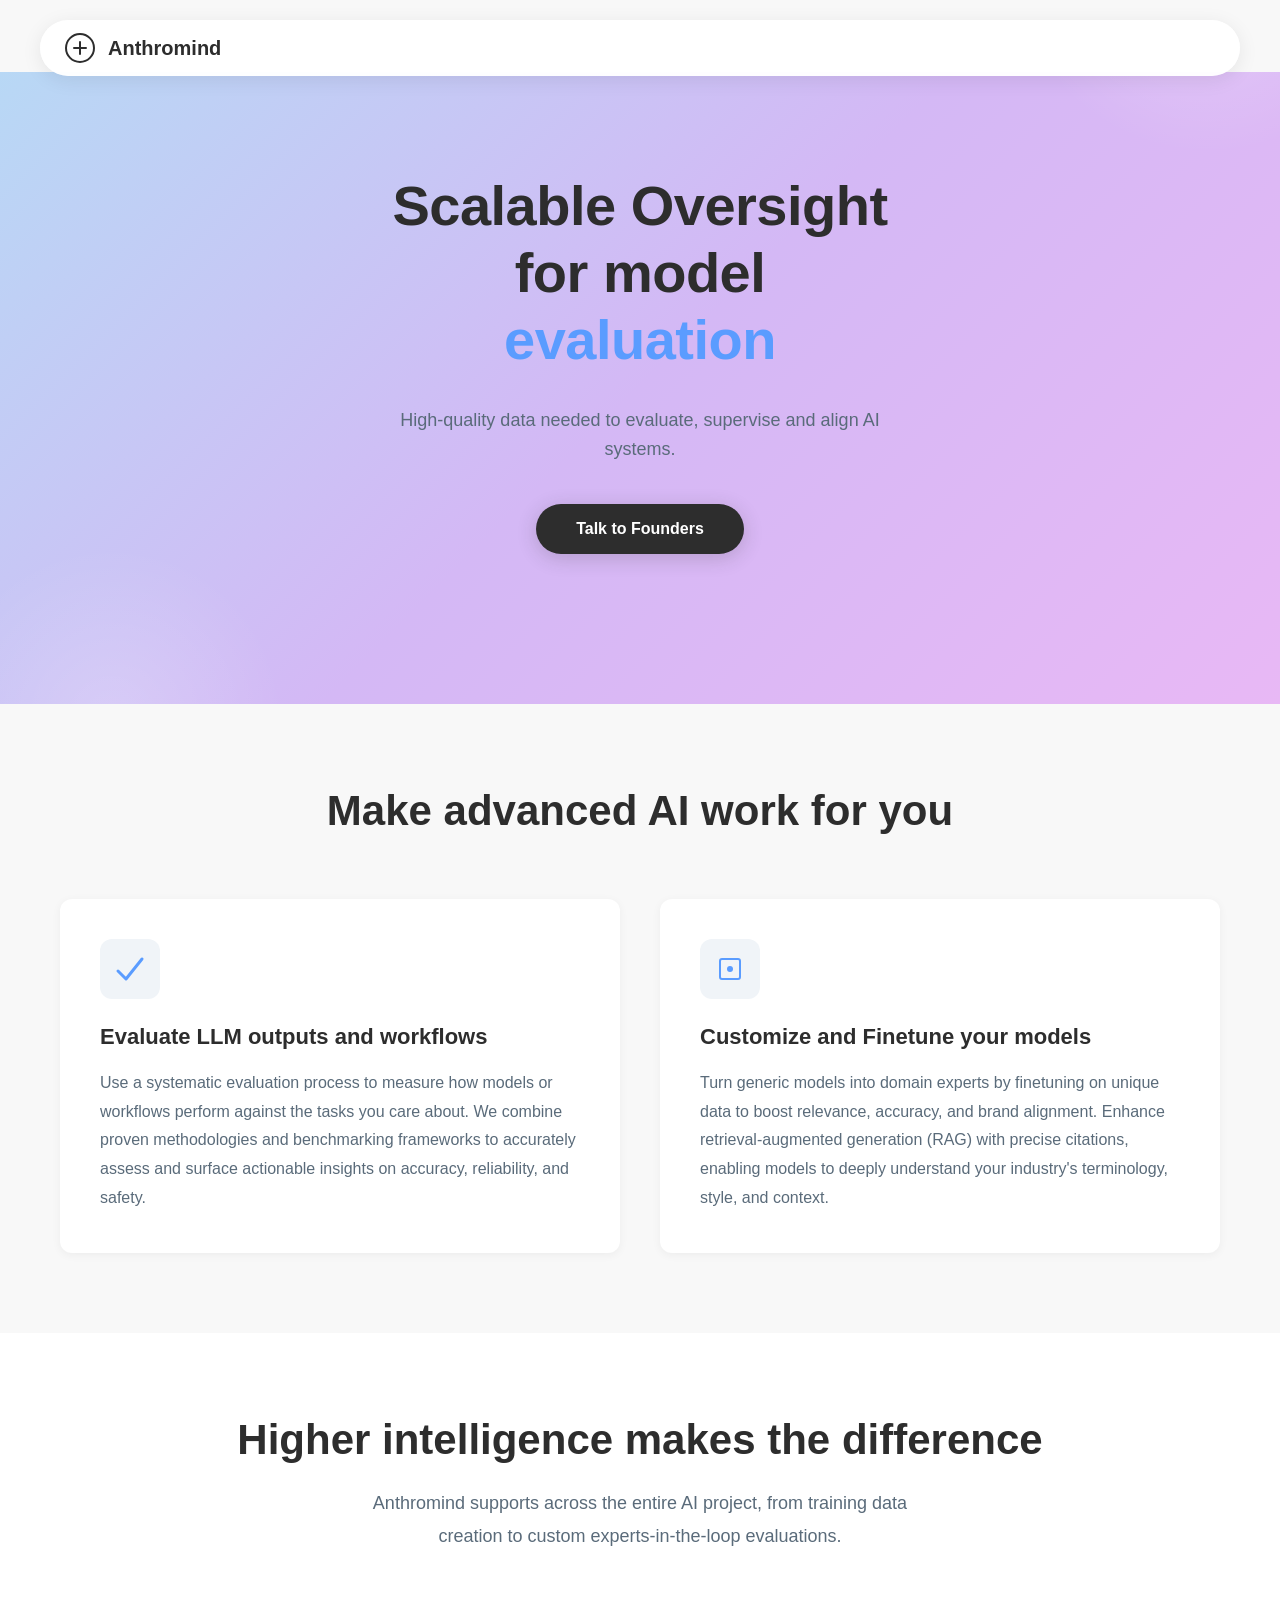
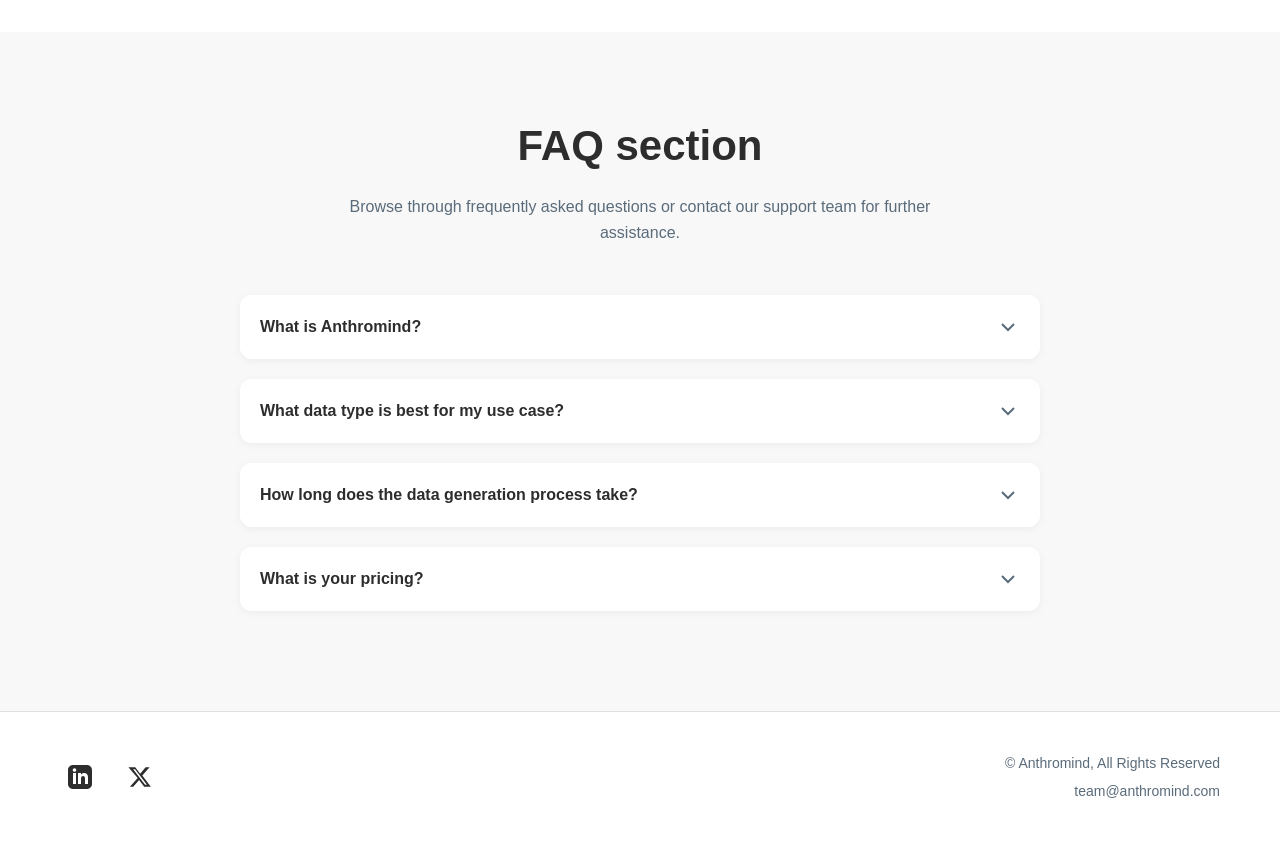
==== index.html @ 0da6052a "update" ====
<!DOCTYPE html>
<html lang="en">
<head>
    <meta charset="UTF-8">
    <meta name="viewport" content="width=device-width, initial-scale=1.0">
    <title>Anthromind | Scalable oversight for LLMs</title>
    <link rel="stylesheet" href="styles.css">
</head>
<body>
    <!-- Header Navigation -->
    <header class="header">
        <div class="container header-content">
            <div class="logo">
                <svg class="logo-icon" width="32" height="32" viewBox="0 0 32 32" fill="none">
                    <circle cx="16" cy="16" r="14" stroke="currentColor" stroke-width="2"/>
                    <path d="M16 10v12M10 16h12" stroke="currentColor" stroke-width="2" stroke-linecap="round"/>
                </svg>
                <span class="logo-text">Anthromind</span>
            </div>
            <button class="menu-btn" id="menuBtn">
                <svg width="24" height="24" viewBox="0 0 24 24" fill="none" stroke="currentColor" stroke-width="2">
                    <line x1="3" y1="6" x2="21" y2="6"></line>
                    <line x1="3" y1="12" x2="21" y2="12"></line>
                    <line x1="3" y1="18" x2="21" y2="18"></line>
                </svg>
            </button>
        </div>
    </header>

    <main>
        <!-- Hero Section -->
        <section class="hero">
            <div class="container">
                <div class="hero-content">
                    <div class="hero-title">
                        <span class="hero-main">Scalable Oversight</span>
                        <span class="hero-sub">for model</span>
                        <span class="rotating-word" id="rotatingWord">evaluation</span>
                    </div>
                    <p class="hero-description">High-quality data needed to evaluate, supervise and align AI systems.</p>
                    <button class="cta-button">Talk to Founders</button>
                </div>
            </div>
        </section>

        <!-- Features Section -->
        <section class="features">
            <div class="container">
                <h2 class="section-title">Make advanced AI work for you</h2>
                <div class="features-grid">
                    <div class="feature-card">
                        <div class="feature-icon">
                            <svg width="40" height="40" viewBox="0 0 40 40" fill="none">
                                <path d="M8 22L16 30L32 10" stroke="currentColor" stroke-width="3" stroke-linecap="round" stroke-linejoin="round"/>
                            </svg>
                        </div>
                        <h3>Evaluate LLM outputs and workflows</h3>
                        <p>Use a systematic evaluation process to measure how models or workflows perform against the tasks you care about. We combine proven methodologies and benchmarking frameworks to accurately assess and surface actionable insights on accuracy, reliability, and safety.</p>
                    </div>
                    <div class="feature-card">
                        <div class="feature-icon">
                            <svg width="40" height="40" viewBox="0 0 40 40" fill="none">
                                <rect x="10" y="10" width="20" height="20" rx="2" stroke="currentColor" stroke-width="2"/>
                                <circle cx="20" cy="20" r="3" fill="currentColor"/>
                            </svg>
                        </div>
                        <h3>Customize and Finetune your models</h3>
                        <p>Turn generic models into domain experts by finetuning on unique data to boost relevance, accuracy, and brand alignment. Enhance retrieval-augmented generation (RAG) with precise citations, enabling models to deeply understand your industry's terminology, style, and context.</p>
                    </div>
                </div>
            </div>
        </section>

        <!-- Intelligence Section -->
        <section class="intelligence">
            <div class="container">
                <h2>Higher intelligence makes the difference</h2>
                <p>Anthromind supports across the entire AI project, from training data creation to custom experts-in-the-loop evaluations.</p>
            </div>
        </section>

        <!-- FAQ Section -->
        <section class="faq">
            <div class="container">
                <h2>FAQ section</h2>
                <p class="faq-subtitle">Browse through frequently asked questions or contact our support team for further assistance.</p>
                
                <div class="faq-items">
                    <div class="faq-item">
                        <button class="faq-question">
                            <span>What is Anthromind?</span>
                            <svg class="chevron" width="24" height="24" viewBox="0 0 24 24" fill="none" stroke="currentColor" stroke-width="2">
                                <polyline points="6 9 12 15 18 9"></polyline>
                            </svg>
                        </button>
                        <div class="faq-answer">
                            <p>Anthromind helps you generate specialized data for your evaluation or fine-tuning use case. It can be domain specific (legal, financial etc.) or use case specific (coding, RAG, tool use etc.).</p>
                        </div>
                    </div>

                    <div class="faq-item">
                        <button class="faq-question">
                            <span>What data type is best for my use case?</span>
                            <svg class="chevron" width="24" height="24" viewBox="0 0 24 24" fill="none" stroke="currentColor" stroke-width="2">
                                <polyline points="6 9 12 15 18 9"></polyline>
                            </svg>
                        </button>
                        <div class="faq-answer">
                            <p>We help you decide a data generation pipeline depending on the complexity of the use case.</p>
                        </div>
                    </div>

                    <div class="faq-item">
                        <button class="faq-question">
                            <span>How long does the data generation process take?</span>
                            <svg class="chevron" width="24" height="24" viewBox="0 0 24 24" fill="none" stroke="currentColor" stroke-width="2">
                                <polyline points="6 9 12 15 18 9"></polyline>
                            </svg>
                        </button>
                        <div class="faq-answer">
                            <p>For simpler tasks it takes anywhere between a few minutes to a few hours. For complex tasks like reasoning datasets it takes between 2 - 3 weeks.</p>
                        </div>
                    </div>

                    <div class="faq-item">
                        <button class="faq-question">
                            <span>What is your pricing?</span>
                            <svg class="chevron" width="24" height="24" viewBox="0 0 24 24" fill="none" stroke="currentColor" stroke-width="2">
                                <polyline points="6 9 12 15 18 9"></polyline>
                            </svg>
                        </button>
                        <div class="faq-answer">
                            <p>We have transparent pricing, with no minimum contract value. Once we assess your use case and the effort it takes on our end, we let you know the project pricing before start of the project. Talk to an Anthromind expert for more details.</p>
                        </div>
                    </div>
                </div>
            </div>
        </section>
    </main>

    <!-- Footer -->
    <footer class="footer">
        <div class="container">
            <div class="footer-content">
                <div class="footer-social">
                    <a href="https://www.linkedin.com/company/anthromind" target="_blank" rel="noopener noreferrer">
                        <svg width="24" height="24" viewBox="0 0 24 24" fill="currentColor">
                            <path d="M19 0h-14c-2.761 0-5 2.239-5 5v14c0 2.761 2.239 5 5 5h14c2.762 0 5-2.239 5-5v-14c0-2.761-2.238-5-5-5zm-11 19h-3v-11h3v11zm-1.5-12.268c-.966 0-1.75-.79-1.75-1.764s.784-1.764 1.75-1.764 1.75.79 1.75 1.764-.783 1.764-1.75 1.764zm13.5 12.268h-3v-5.604c0-3.368-4-3.113-4 0v5.604h-3v-11h3v1.765c1.396-2.586 7-2.777 7 2.476v6.759z"/>
                        </svg>
                    </a>
                    <a href="https://x.com/AnthromindInc" target="_blank" rel="noopener noreferrer">
                        <svg width="24" height="24" viewBox="0 0 24 24" fill="currentColor">
                            <path d="M18.244 2.25h3.308l-7.227 8.26 8.502 11.24h-6.637l-5.1-6.694-5.867 6.694h-3.31l7.75-8.835L.424 2.25h6.837l4.866 6.44 5.517-6.44zm-1.161 17.52h1.833L7.084 4.126H5.117z"/>
                        </svg>
                    </a>
                </div>
                <div class="footer-info">
                    <p>&copy; Anthromind, All Rights Reserved</p>
                    <a href="mailto:team@anthromind.com">team@anthromind.com</a>
                </div>
            </div>
        </div>
    </footer>

    <script src="script.js"></script>
</body>
</html>
---- styles.css ----
/* Reset and Base Styles */
* {
    margin: 0;
    padding: 0;
    box-sizing: border-box;
}

html, body {
    width: 100%;
    overflow-x: hidden;
}

body {
    font-family: -apple-system, BlinkMacSystemFont, 'Segoe UI', 'Roboto', 'Oxygen', 'Ubuntu', 'Cantarell', sans-serif;
    color: #2d2d2d;
    background-color: #f8f8f8;
    line-height: 1.6;
}

.container {
    max-width: 1200px;
    margin: 0 auto;
    padding: 0 20px;
}

/* Header */
.header {
    position: sticky;
    top: 12px;
    z-index: 100;
    padding: 8px 20px;
}

.header-content {
    display: flex;
    justify-content: space-between;
    align-items: center;
    background: rgba(255, 255, 255, 0.95);
    backdrop-filter: blur(10px);
    padding: 12px 24px;
    border-radius: 50px;
    box-shadow: 0 4px 20px rgba(0, 0, 0, 0.08);
}

.logo {
    display: flex;
    align-items: center;
    gap: 12px;
    font-size: 20px;
    font-weight: 600;
    color: #2d2d2d;
    text-decoration: none;
    cursor: pointer;
}

.logo-icon {
    width: 32px;
    height: 32px;
    color: #2d2d2d;
}

.logo-text {
    font-weight: 700;
}

.menu-btn {
    display: none;
    background: none;
    border: none;
    cursor: pointer;
    padding: 8px;
    color: #2d2d2d;
}

/* Hero Section */
.hero {
    background: linear-gradient(135deg, #b8d8f5 0%, #d4b8f5 50%, #e8b8f5 100%);
    padding: 100px 0 150px;
    text-align: center;
    position: relative;
    overflow: hidden;
}

.hero::before {
    content: '';
    position: absolute;
    top: -50%;
    right: -10%;
    width: 400px;
    height: 400px;
    background: radial-gradient(circle, rgba(255,255,255,0.3) 0%, transparent 70%);
    border-radius: 50%;
    pointer-events: none;
}

.hero::after {
    content: '';
    position: absolute;
    bottom: -30%;
    left: -5%;
    width: 350px;
    height: 350px;
    background: radial-gradient(circle, rgba(255,255,255,0.2) 0%, transparent 70%);
    border-radius: 50%;
    pointer-events: none;
}

.hero-content {
    position: relative;
    z-index: 1;
}

.hero-title {
    display: block;
    font-size: 56px;
    font-weight: 700;
    color: #2d2d2d;
    line-height: 1.2;
    margin-bottom: 30px;
    letter-spacing: -0.5px;
}

.hero-main {
    display: block;
}

.hero-sub {
    display: block;
}

.rotating-word {
    display: block;
    color: #5a9cff;
    font-size: 56px;
    font-weight: 700;
    min-height: 70px;
    animation: fadeInOut 4s infinite;
}

@keyframes fadeInOut {
    0% {
        opacity: 1;
        transform: translateY(0);
    }
    15% {
        opacity: 1;
        transform: translateY(0);
    }
    25% {
        opacity: 0;
        transform: translateY(10px);
    }
    35% {
        opacity: 0;
        transform: translateY(-10px);
    }
    45% {
        opacity: 1;
        transform: translateY(0);
    }
    100% {
        opacity: 1;
        transform: translateY(0);
    }
}

.hero-description {
    font-size: 18px;
    color: #5a6b7a;
    max-width: 500px;
    margin: 0 auto 40px;
    line-height: 1.6;
}

.cta-button {
    display: inline-block;
    padding: 16px 40px;
    background-color: #2d2d2d;
    color: white;
    border: none;
    border-radius: 50px;
    font-size: 16px;
    font-weight: 600;
    cursor: pointer;
    transition: all 0.3s ease;
    box-shadow: 0 4px 20px rgba(45, 45, 45, 0.2);
}

.cta-button:hover {
    background-color: #1a1a1a;
    transform: translateY(-2px);
    box-shadow: 0 6px 30px rgba(45, 45, 45, 0.3);
}

/* Features Section */
.features {
    padding: 80px 0;
    background-color: #f8f8f8;
}

.section-title {
    text-align: center;
    font-size: 42px;
    font-weight: 700;
    color: #2d2d2d;
    margin-bottom: 60px;
    line-height: 1.3;
}

.features-grid {
    display: grid;
    grid-template-columns: 1fr 1fr;
    gap: 40px;
    margin-top: 50px;
}

.feature-card {
    background: white;
    padding: 40px;
    border-radius: 12px;
    box-shadow: 0 2px 10px rgba(0, 0, 0, 0.05);
    transition: all 0.3s ease;
}

.feature-card:hover {
    box-shadow: 0 8px 25px rgba(0, 0, 0, 0.1);
    transform: translateY(-5px);
}

.feature-icon {
    width: 60px;
    height: 60px;
    display: flex;
    align-items: center;
    justify-content: center;
    background-color: #f0f4f8;
    border-radius: 12px;
    margin-bottom: 20px;
    color: #5a9cff;
}

.feature-card h3 {
    font-size: 22px;
    font-weight: 600;
    color: #2d2d2d;
    margin-bottom: 15px;
}

.feature-card p {
    font-size: 16px;
    color: #5a6b7a;
    line-height: 1.8;
}

/* Intelligence Section */
.intelligence {
    padding: 80px 0;
    text-align: center;
    background-color: white;
}

.intelligence h2 {
    font-size: 42px;
    font-weight: 700;
    color: #2d2d2d;
    margin-bottom: 20px;
    line-height: 1.3;
}

.intelligence p {
    font-size: 18px;
    color: #5a6b7a;
    max-width: 600px;
    margin: 0 auto;
    line-height: 1.8;
}

/* FAQ Section */
.faq {
    padding: 80px 0;
    background-color: #f8f8f8;
}

.faq h2 {
    text-align: center;
    font-size: 42px;
    font-weight: 700;
    color: #2d2d2d;
    margin-bottom: 15px;
}

.faq-subtitle {
    text-align: center;
    font-size: 16px;
    color: #5a6b7a;
    margin-bottom: 50px;
    max-width: 600px;
    margin-left: auto;
    margin-right: auto;
}

.faq-items {
    max-width: 800px;
    margin: 0 auto;
}

.faq-item {
    margin-bottom: 20px;
    background: white;
    border-radius: 12px;
    overflow: hidden;
    box-shadow: 0 2px 8px rgba(0, 0, 0, 0.05);
}

.faq-question {
    width: 100%;
    padding: 20px;
    background: white;
    border: none;
    cursor: pointer;
    display: flex;
    justify-content: space-between;
    align-items: center;
    font-size: 16px;
    font-weight: 600;
    color: #2d2d2d;
    transition: all 0.3s ease;
}

.faq-question:hover {
    background-color: #f8f8f8;
}

.faq-question .chevron {
    transition: transform 0.3s ease;
    color: #5a6b7a;
}

.faq-item.open .faq-question {
    background-color: #f8f8f8;
}

.faq-item.open .chevron {
    transform: rotate(180deg);
}

.faq-answer {
    max-height: 0;
    overflow: hidden;
    transition: max-height 0.3s ease;
    background-color: #f8f8f8;
}

.faq-item.open .faq-answer {
    max-height: 500px;
}

.faq-answer p {
    padding: 0 20px 20px;
    color: #5a6b7a;
    font-size: 15px;
    line-height: 1.8;
}

/* Footer */
.footer {
    background-color: white;
    padding: 40px 0;
    border-top: 1px solid #e0e0e0;
}

.footer-content {
    display: flex;
    justify-content: space-between;
    align-items: center;
    flex-wrap: wrap;
    gap: 20px;
}

.footer-social {
    display: flex;
    gap: 20px;
}

.footer-social a {
    width: 40px;
    height: 40px;
    display: flex;
    align-items: center;
    justify-content: center;
    color: #2d2d2d;
    text-decoration: none;
    transition: all 0.3s ease;
    border-radius: 8px;
}

.footer-social a:hover {
    background-color: #f0f4f8;
    color: #5a9cff;
    transform: translateY(-2px);
}

.footer-info {
    text-align: right;
    font-size: 14px;
    color: #5a6b7a;
}

.footer-info p {
    margin-bottom: 5px;
}

.footer-info a {
    color: #5a6b7a;
    text-decoration: none;
    transition: color 0.3s ease;
}

.footer-info a:hover {
    color: #5a9cff;
}

/* Responsive Design */
@media (max-width: 768px) {
    .header-content {
        flex-wrap: wrap;
    }

    .menu-btn {
        display: block;
    }

    .hero {
        padding: 60px 0 100px;
    }

    .hero-title {
        font-size: 36px;
    }

    .rotating-word {
        font-size: 36px;
        min-height: 50px;
    }

    .hero-description {
        font-size: 16px;
    }

    .section-title {
        font-size: 32px;
    }

    .features-grid {
        grid-template-columns: 1fr;
        gap: 25px;
    }

    .feature-card {
        padding: 30px;
    }

    .feature-card h3 {
        font-size: 18px;
    }

    .intelligence h2 {
        font-size: 32px;
    }

    .faq h2 {
        font-size: 32px;
    }

    .faq-question {
        font-size: 15px;
        padding: 16px;
    }

    .footer-content {
        justify-content: center;
        text-align: center;
    }

    .footer-info {
        text-align: center;
        width: 100%;
    }

    .footer-info p {
        margin-bottom: 8px;
    }
}

@media (max-width: 480px) {
    .hero-title {
        font-size: 28px;
    }

    .rotating-word {
        font-size: 28px;
    }

    .section-title {
        font-size: 24px;
    }

    .feature-card {
        padding: 20px;
    }

    .feature-card h3 {
        font-size: 16px;
    }

    .feature-card p {
        font-size: 14px;
    }

    .cta-button {
        padding: 12px 30px;
        font-size: 14px;
    }
}
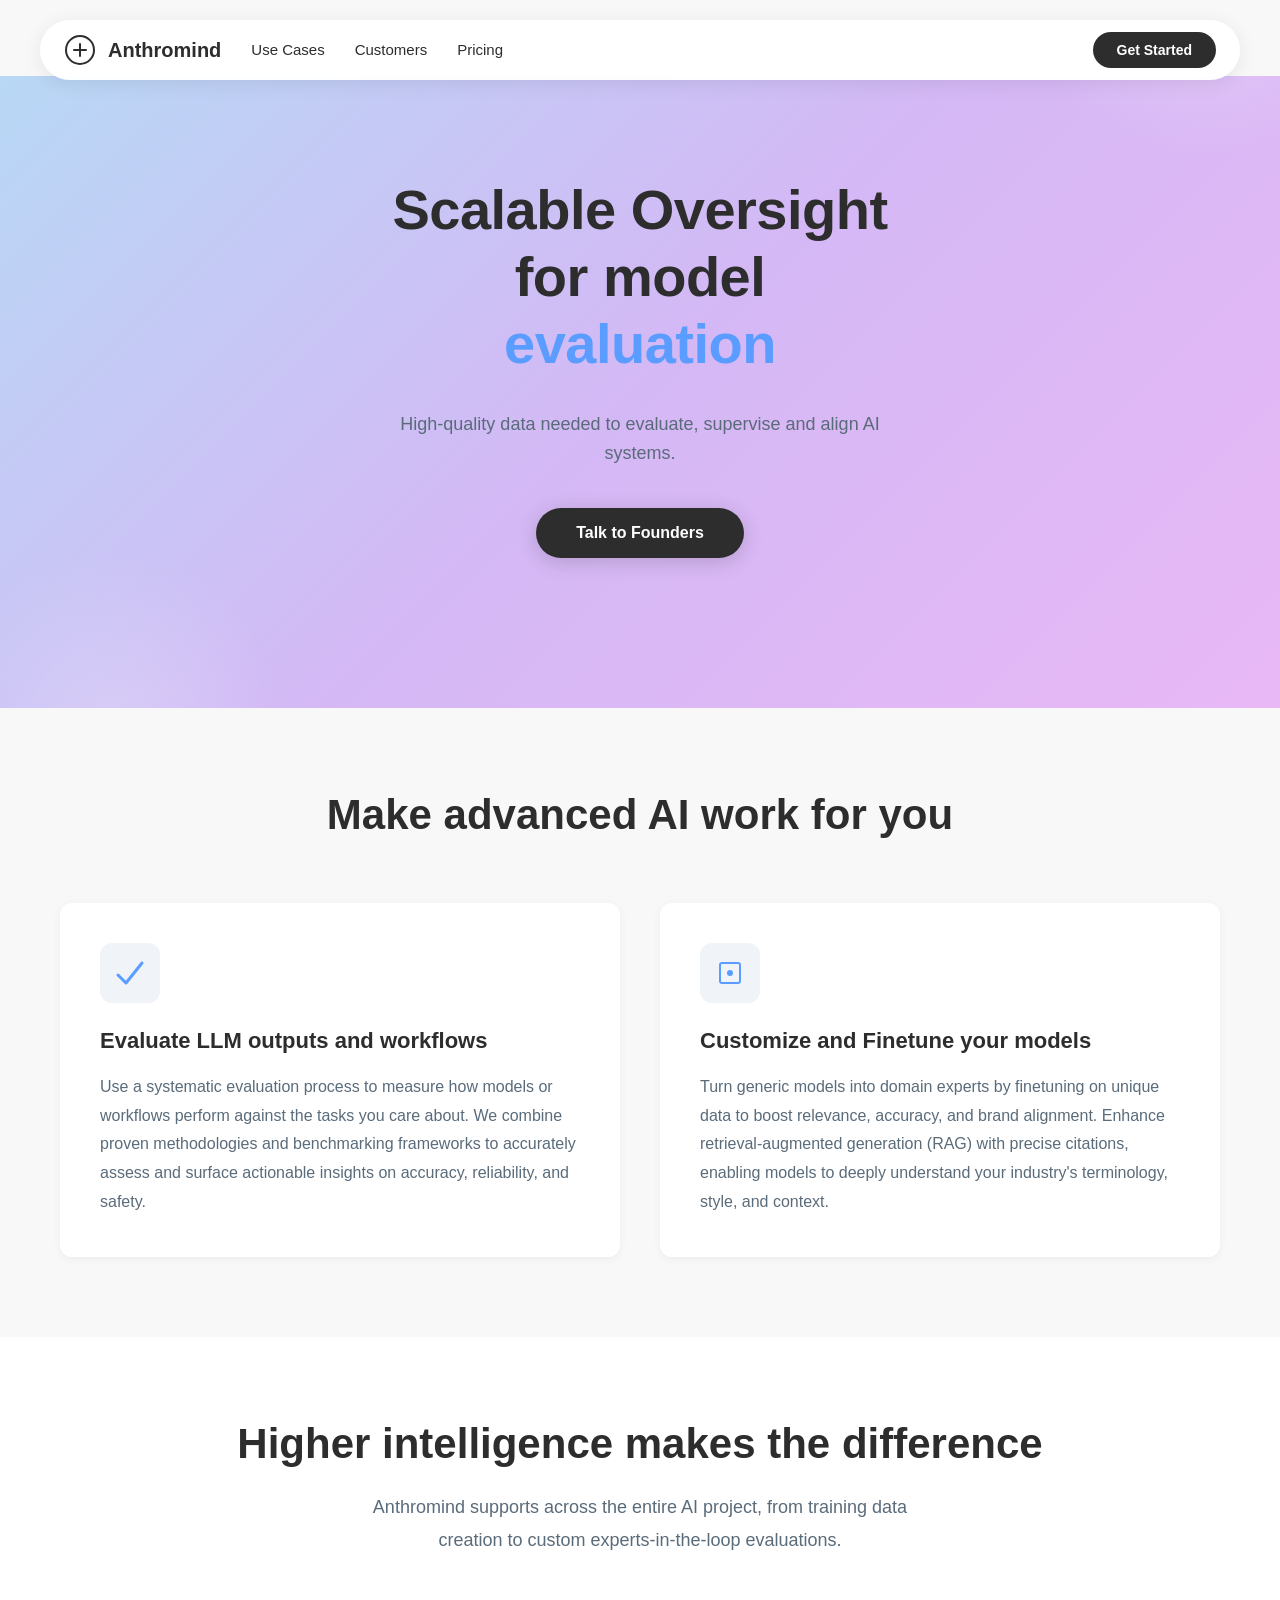
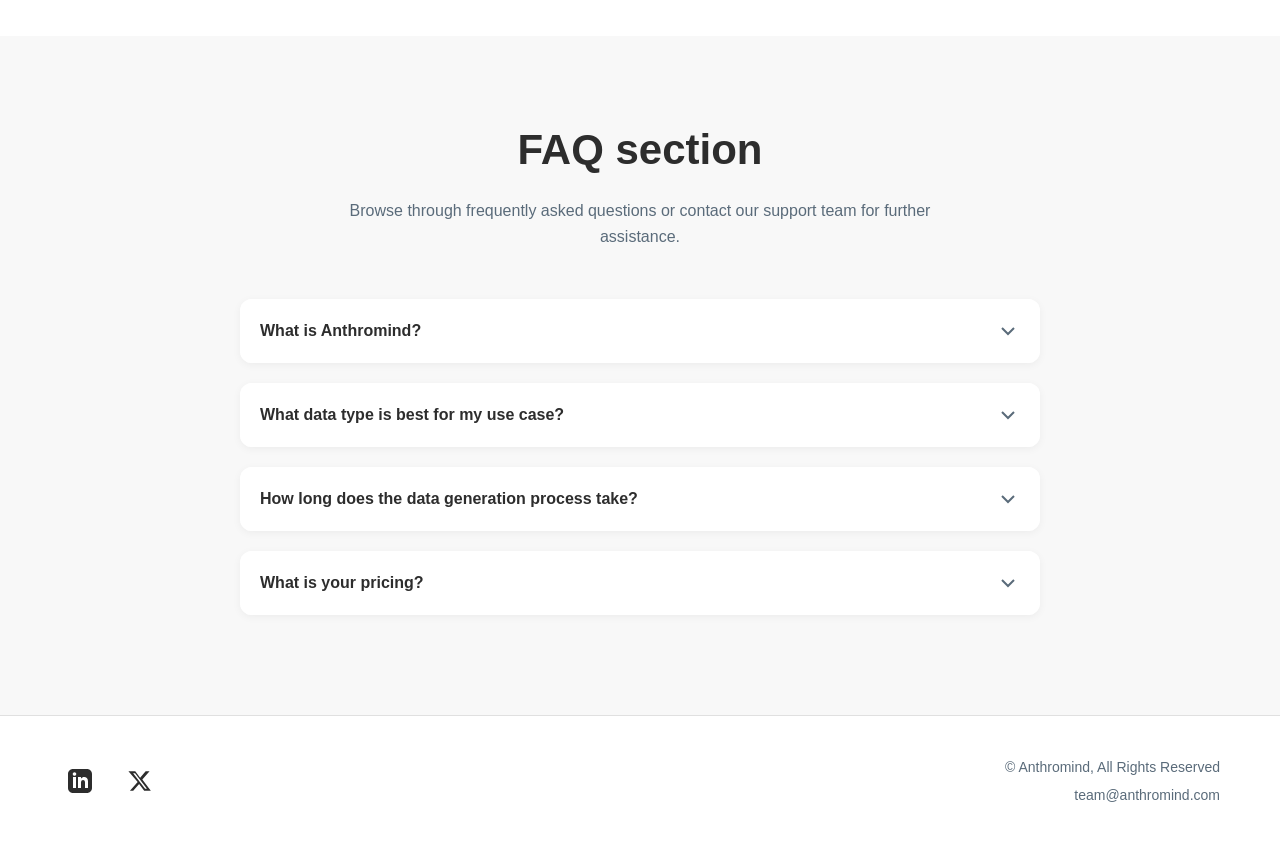
==== commit e7c5ca1e: "Add navigation header and update styling for Anthromind website" ====
--- a/index.html
+++ b/index.html
@@ -9,7 +9,7 @@
 <body>
     <!-- Header Navigation -->
     <header class="header">
-        <div class="container header-content">
+        <div class="header-content">
             <div class="logo">
                 <svg class="logo-icon" width="32" height="32" viewBox="0 0 32 32" fill="none">
                     <circle cx="16" cy="16" r="14" stroke="currentColor" stroke-width="2"/>
@@ -17,6 +17,12 @@
                 </svg>
                 <span class="logo-text">Anthromind</span>
             </div>
+            <nav class="nav-menu">
+                <a href="#use-cases" class="nav-link">Use Cases</a>
+                <a href="#customers" class="nav-link">Customers</a>
+                <a href="#pricing" class="nav-link">Pricing</a>
+            </nav>
+            <button class="get-started-btn">Get Started</button>
             <button class="menu-btn" id="menuBtn">
                 <svg width="24" height="24" viewBox="0 0 24 24" fill="none" stroke="currentColor" stroke-width="2">
                     <line x1="3" y1="6" x2="21" y2="6"></line>
--- a/styles.css
+++ b/styles.css
@@ -40,6 +40,8 @@
     padding: 12px 24px;
     border-radius: 50px;
     box-shadow: 0 4px 20px rgba(0, 0, 0, 0.08);
+    max-width: 1200px;
+    margin: 0 auto;
 }
 
 .logo {
@@ -61,6 +63,46 @@
 
 .logo-text {
     font-weight: 700;
+}
+
+.nav-menu {
+    display: flex;
+    gap: 30px;
+    flex: 1;
+    margin: 0 30px;
+    align-items: center;
+}
+
+.nav-link {
+    color: #2d2d2d;
+    text-decoration: none;
+    font-size: 15px;
+    font-weight: 500;
+    transition: color 0.3s ease;
+    white-space: nowrap;
+}
+
+.nav-link:hover {
+    color: #5a9cff;
+}
+
+.get-started-btn {
+    padding: 10px 24px;
+    background-color: #2d2d2d;
+    color: white;
+    border: none;
+    border-radius: 50px;
+    font-size: 14px;
+    font-weight: 600;
+    cursor: pointer;
+    transition: all 0.3s ease;
+    white-space: nowrap;
+    flex-shrink: 0;
+}
+
+.get-started-btn:hover {
+    background-color: #1a1a1a;
+    transform: translateY(-2px);
 }
 
 .menu-btn {
@@ -421,9 +463,71 @@
 }
 
 /* Responsive Design */
-@media (max-width: 768px) {
+@media (max-width: 900px) {
+    .header-content {
+        padding: 10px 16px;
+    }
+
+    .nav-menu {
+        gap: 20px;
+        margin: 0 20px;
+    }
+
+    .nav-link {
+        font-size: 13px;
+    }
+
+    .get-started-btn {
+        padding: 8px 18px;
+        font-size: 13px;
+    }
+}
+
+@media (max-width: 600px) {
+    .header-content {
+        padding: 8px 12px;
+        gap: 10px;
+    }
+
+    .logo {
+        gap: 8px;
+    }
+
+    .logo-icon {
+        width: 24px;
+        height: 24px;
+    }
+
+    .logo-text {
+        font-size: 16px;
+    }
+
+    .nav-menu {
+        gap: 12px;
+        margin: 0 12px;
+    }
+
+    .nav-link {
+        font-size: 12px;
+    }
+
+    .get-started-btn {
+        padding: 6px 14px;
+        font-size: 12px;
+    }
+}
+
+@media (max-width: 480px) {
     .header-content {
         flex-wrap: wrap;
+    }
+
+    .nav-menu {
+        display: none;
+    }
+
+    .get-started-btn {
+        display: none;
     }
 
     .menu-btn {
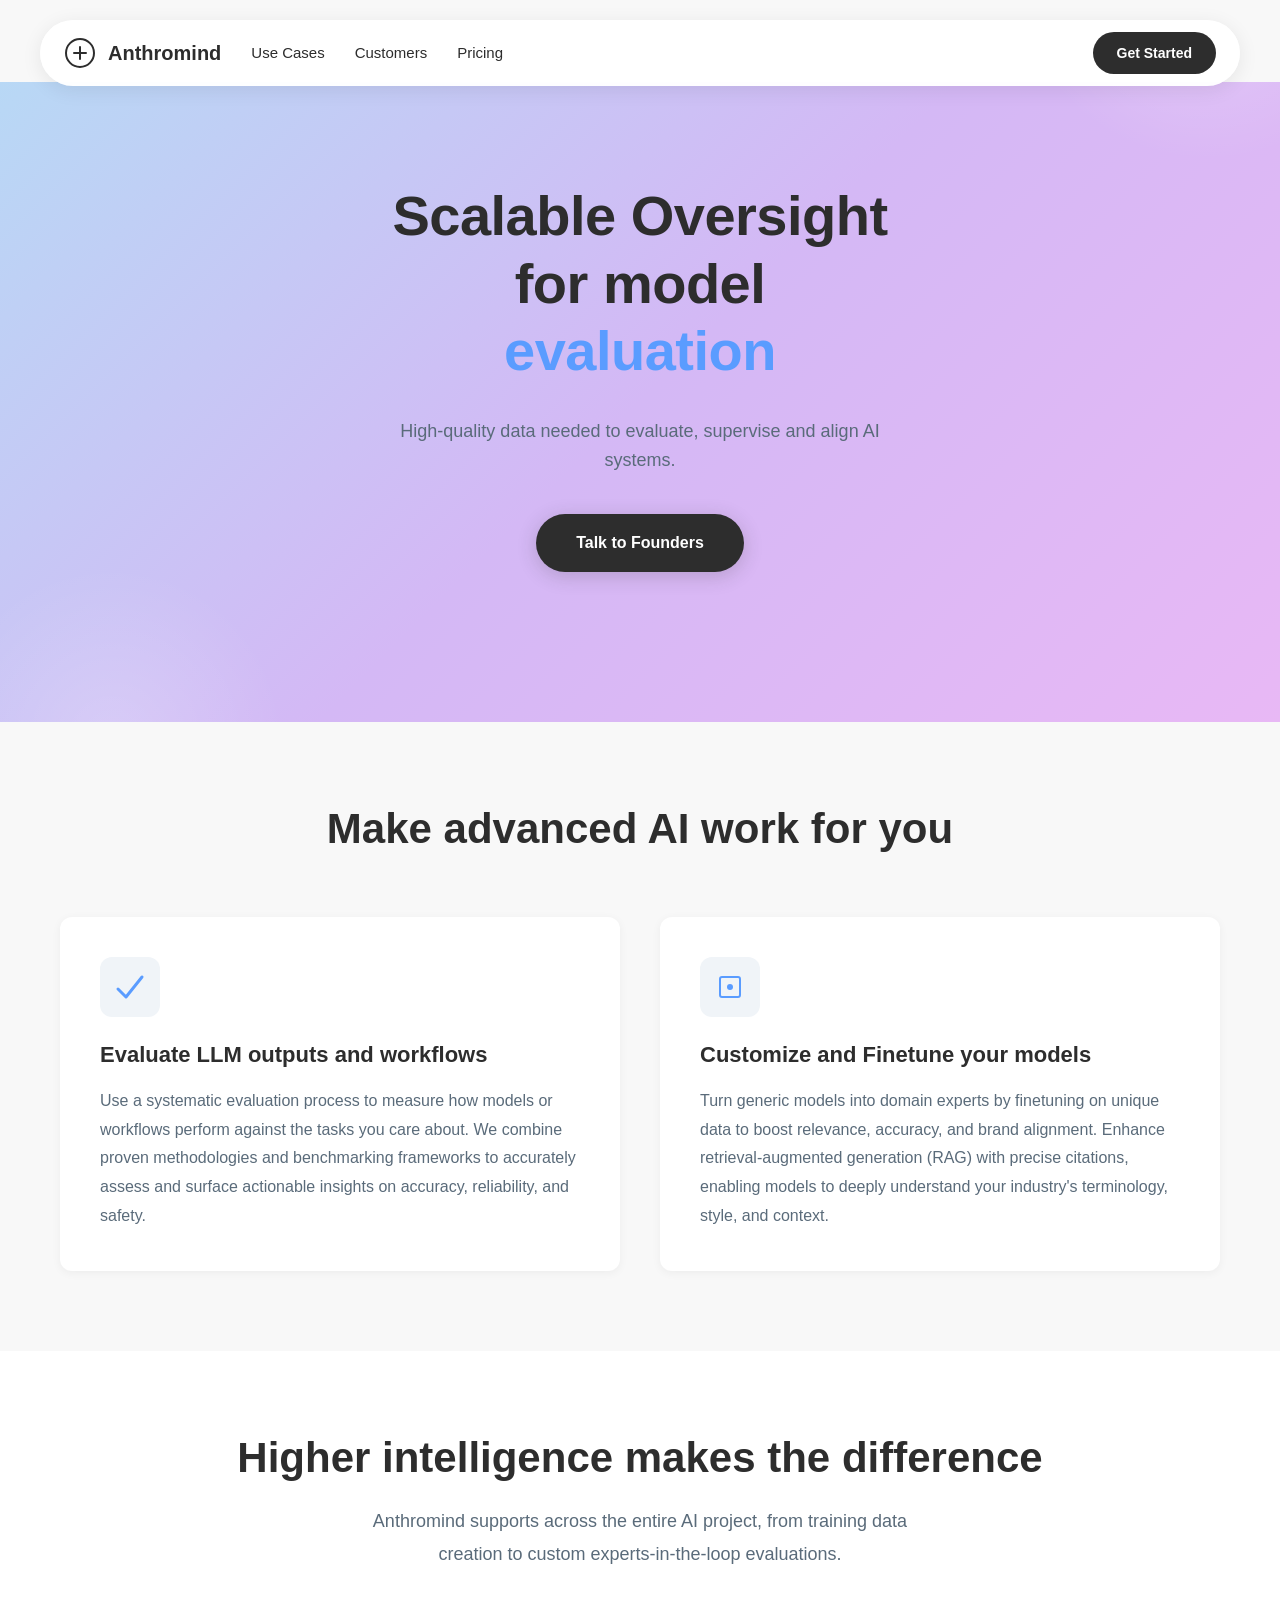
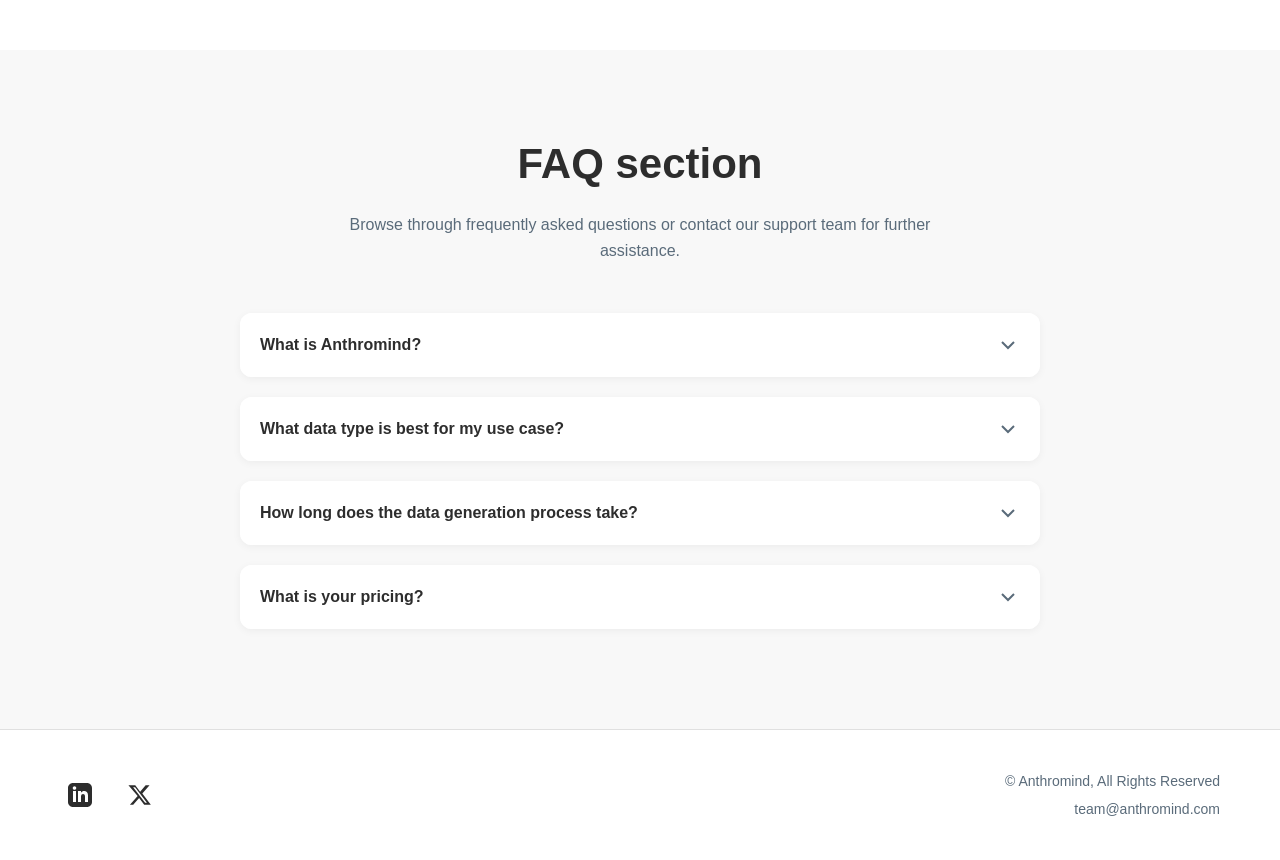
==== commit fd9076c8: "Add working multi-page website with form handling, customers, pricing, and sign-up pages" ====
--- a/index.html
+++ b/index.html
@@ -10,19 +10,19 @@
     <!-- Header Navigation -->
     <header class="header">
         <div class="header-content">
-            <div class="logo">
+            <a href="index.html" class="logo">
                 <svg class="logo-icon" width="32" height="32" viewBox="0 0 32 32" fill="none">
                     <circle cx="16" cy="16" r="14" stroke="currentColor" stroke-width="2"/>
                     <path d="M16 10v12M10 16h12" stroke="currentColor" stroke-width="2" stroke-linecap="round"/>
                 </svg>
                 <span class="logo-text">Anthromind</span>
-            </div>
+            </a>
             <nav class="nav-menu">
-                <a href="#use-cases" class="nav-link">Use Cases</a>
-                <a href="#customers" class="nav-link">Customers</a>
-                <a href="#pricing" class="nav-link">Pricing</a>
+                <a href="use-cases.html" class="nav-link">Use Cases</a>
+                <a href="customers.html" class="nav-link">Customers</a>
+                <a href="pricing.html" class="nav-link">Pricing</a>
             </nav>
-            <button class="get-started-btn">Get Started</button>
+            <a href="sign-up.html" class="get-started-btn">Get Started</a>
             <button class="menu-btn" id="menuBtn">
                 <svg width="24" height="24" viewBox="0 0 24 24" fill="none" stroke="currentColor" stroke-width="2">
                     <line x1="3" y1="6" x2="21" y2="6"></line>
@@ -44,7 +44,7 @@
                         <span class="rotating-word" id="rotatingWord">evaluation</span>
                     </div>
                     <p class="hero-description">High-quality data needed to evaluate, supervise and align AI systems.</p>
-                    <button class="cta-button">Talk to Founders</button>
+                    <a href="sign-up.html" class="cta-button">Talk to Founders</a>
                 </div>
             </div>
         </section>
--- a/styles.css
+++ b/styles.css
@@ -98,6 +98,8 @@
     transition: all 0.3s ease;
     white-space: nowrap;
     flex-shrink: 0;
+    text-decoration: none;
+    display: inline-block;
 }
 
 .get-started-btn:hover {
@@ -226,6 +228,7 @@
     cursor: pointer;
     transition: all 0.3s ease;
     box-shadow: 0 4px 20px rgba(45, 45, 45, 0.2);
+    text-decoration: none;
 }
 
 .cta-button:hover {
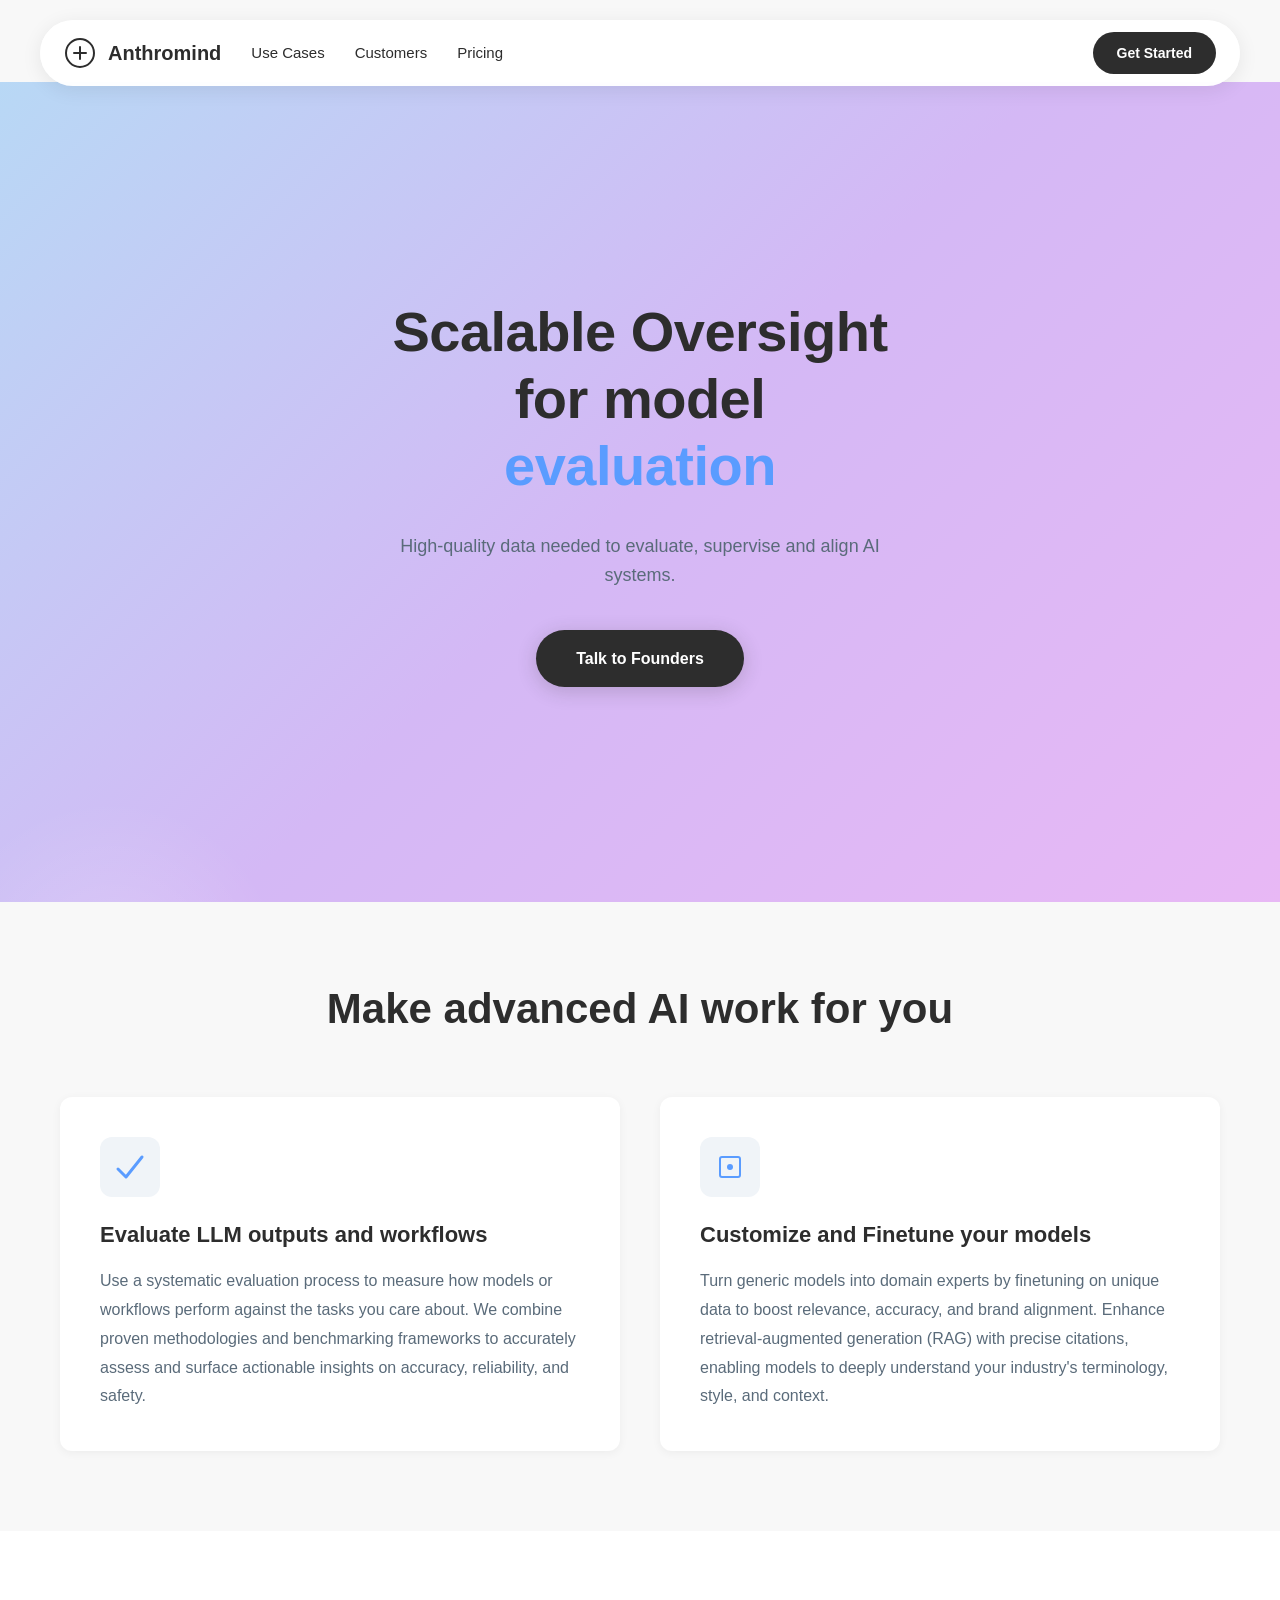
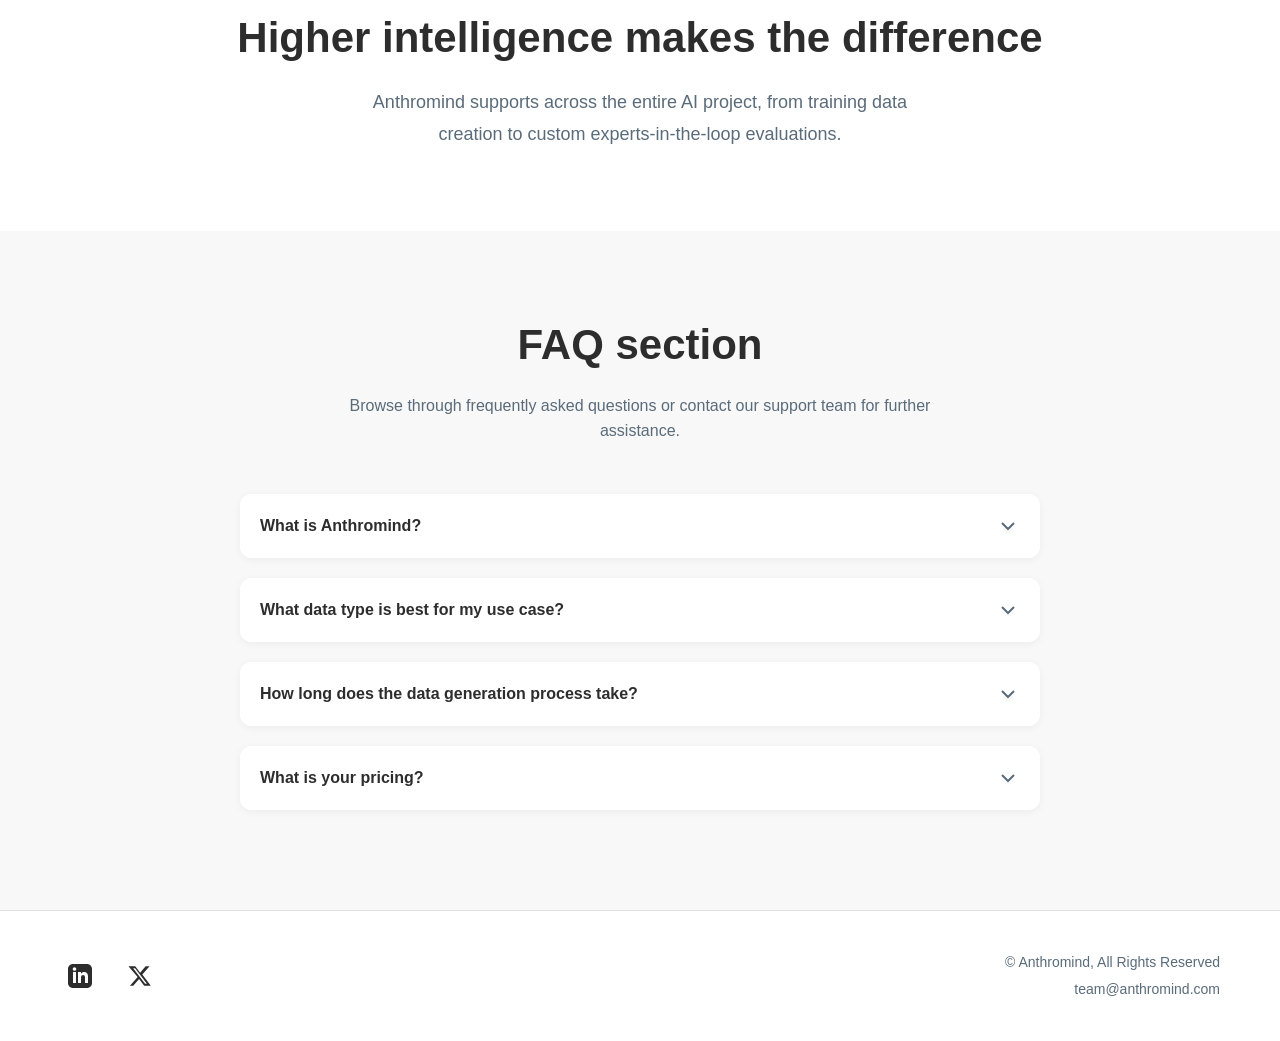
==== commit 9755e4a8: "Add target='_blank' to menu navigation links to open in new tabs" ====
--- a/index.html
+++ b/index.html
@@ -18,9 +18,9 @@
                 <span class="logo-text">Anthromind</span>
             </a>
             <nav class="nav-menu">
-                <a href="use-cases.html" class="nav-link">Use Cases</a>
-                <a href="customers.html" class="nav-link">Customers</a>
-                <a href="pricing.html" class="nav-link">Pricing</a>
+                <a href="use-cases.html" class="nav-link" target="_blank">Use Cases</a>
+                <a href="customers.html" class="nav-link" target="_blank">Customers</a>
+                <a href="pricing.html" class="nav-link" target="_blank">Pricing</a>
             </nav>
             <a href="sign-up.html" class="get-started-btn">Get Started</a>
             <button class="menu-btn" id="menuBtn">
--- a/styles.css
+++ b/styles.css
@@ -119,10 +119,14 @@
 /* Hero Section */
 .hero {
     background: linear-gradient(135deg, #b8d8f5 0%, #d4b8f5 50%, #e8b8f5 100%);
-    padding: 100px 0 150px;
+    min-height: calc(100vh - 80px);
+    padding: 80px 0;
     text-align: center;
     position: relative;
     overflow: hidden;
+    display: flex;
+    align-items: center;
+    justify-content: center;
 }
 
 .hero::before {
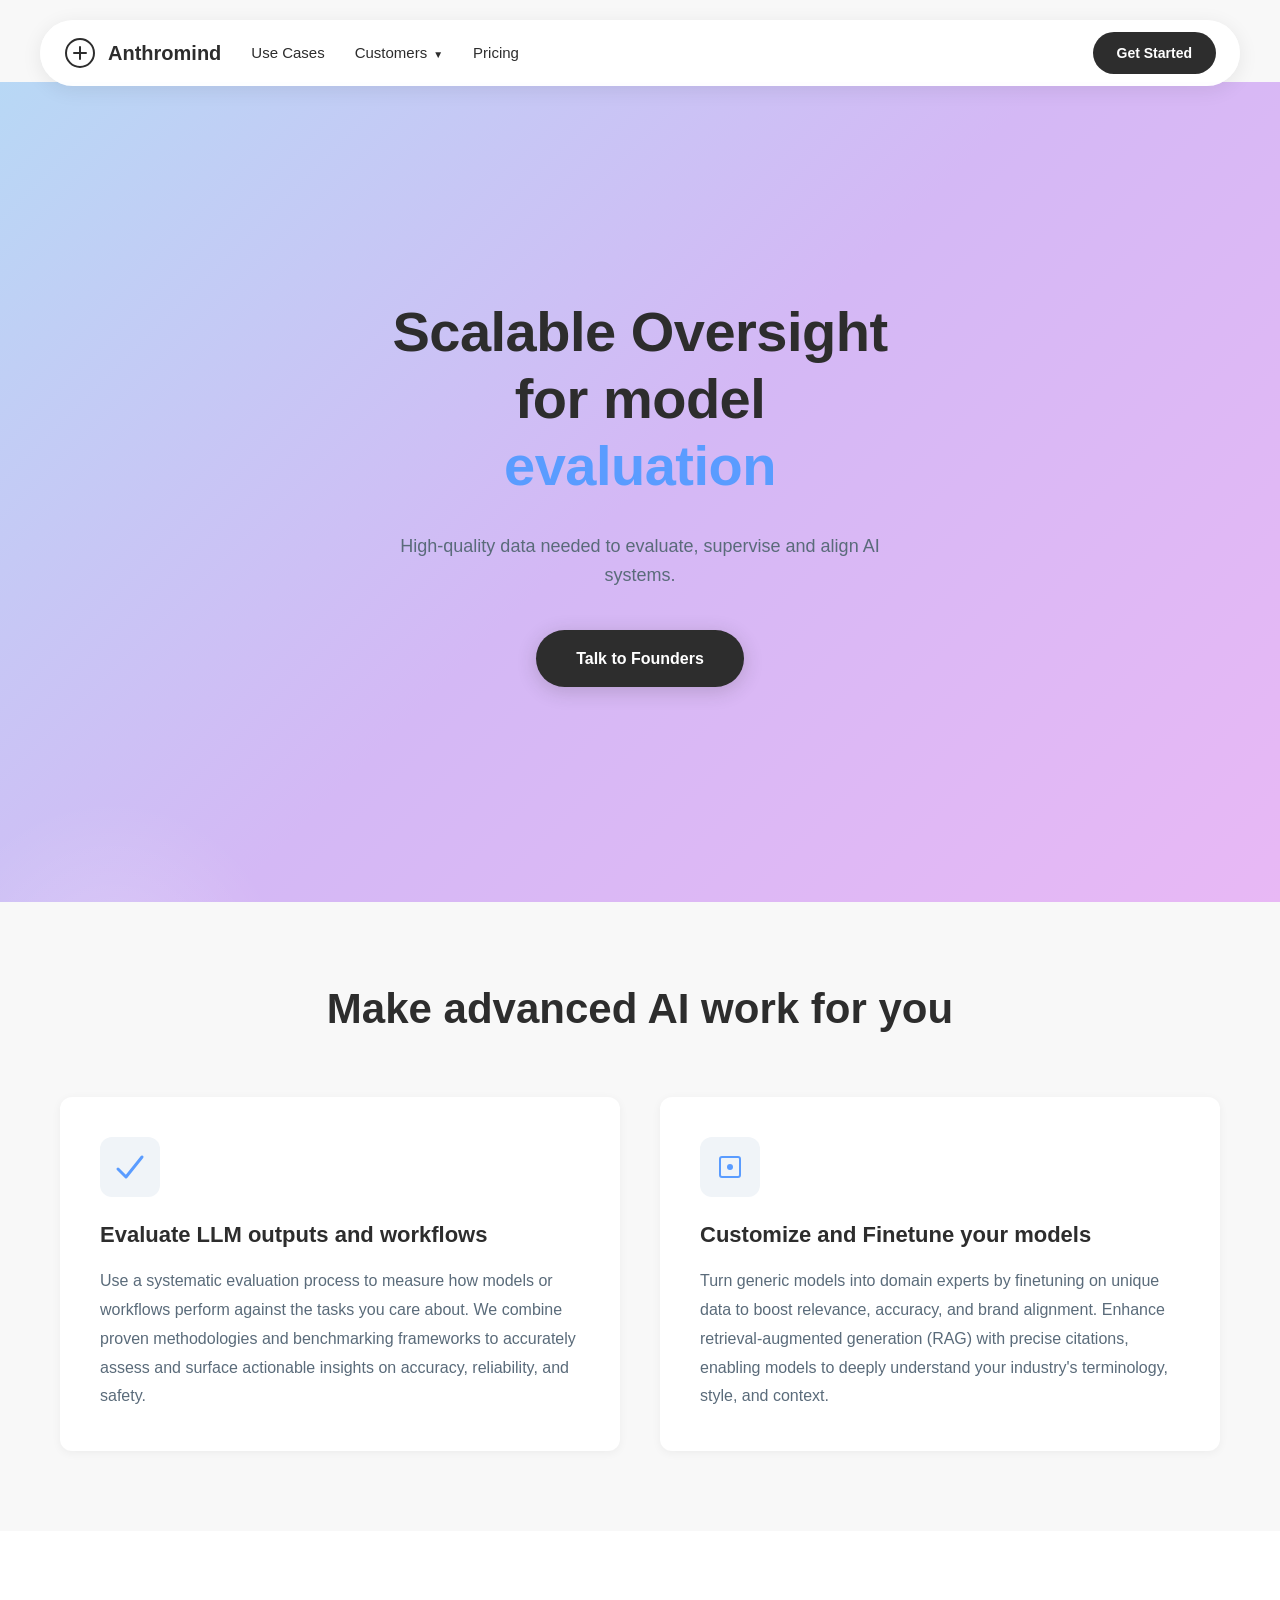
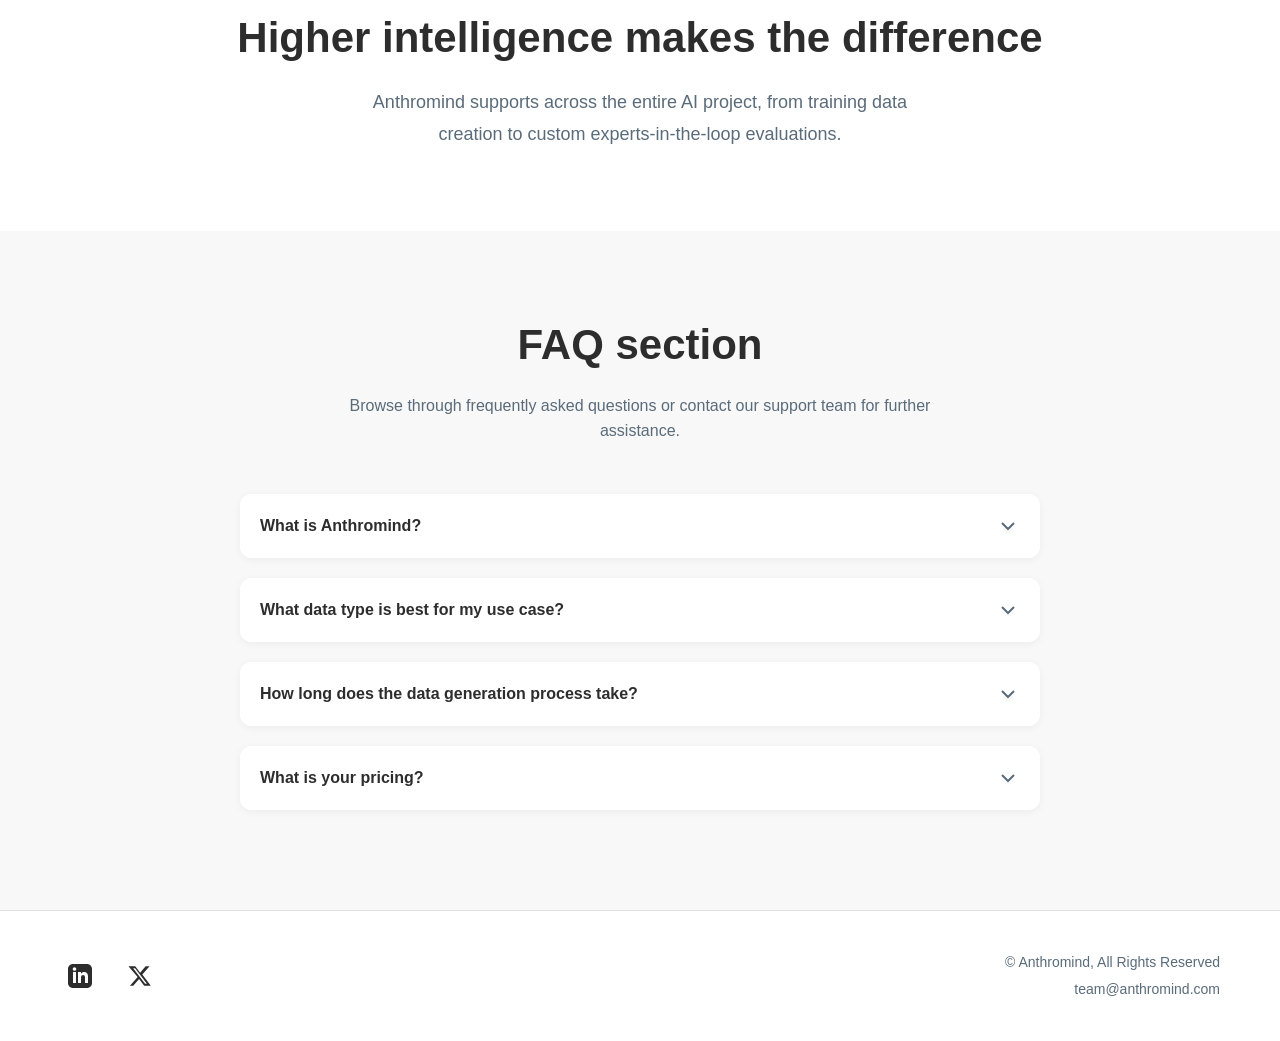
==== commit 7a58ec98: "Add dropdown menu to Customers navigation with Foundation Models, Enterprise AI, and Academia option" ====
--- a/index.html
+++ b/index.html
@@ -18,9 +18,16 @@
                 <span class="logo-text">Anthromind</span>
             </a>
             <nav class="nav-menu">
-                <a href="use-cases.html" class="nav-link" target="_blank">Use Cases</a>
-                <a href="customers.html" class="nav-link" target="_blank">Customers</a>
-                <a href="pricing.html" class="nav-link" target="_blank">Pricing</a>
+                <a href="use-cases.html" class="nav-link">Use Cases</a>
+                <div class="nav-dropdown">
+                    <a href="customers.html" class="nav-link">Customers</a>
+                    <div class="dropdown-menu">
+                        <a href="customers.html#foundation">Foundation Models</a>
+                        <a href="customers.html#enterprise">Enterprise AI</a>
+                        <a href="customers.html#academia">Academia</a>
+                    </div>
+                </div>
+                <a href="pricing.html" class="nav-link">Pricing</a>
             </nav>
             <a href="sign-up.html" class="get-started-btn">Get Started</a>
             <button class="menu-btn" id="menuBtn">
--- a/styles.css
+++ b/styles.css
@@ -83,6 +83,57 @@
 }
 
 .nav-link:hover {
+    color: #5a9cff;
+}
+
+.nav-dropdown {
+    position: relative;
+    display: flex;
+    align-items: center;
+}
+
+.nav-dropdown .nav-link::after {
+    content: '▼';
+    font-size: 10px;
+    margin-left: 6px;
+    transition: transform 0.3s ease;
+}
+
+.nav-dropdown:hover .nav-link::after {
+    transform: rotate(180deg);
+}
+
+.dropdown-menu {
+    position: absolute;
+    top: 100%;
+    left: 0;
+    background: white;
+    border: 1px solid #e0e0e0;
+    border-radius: 8px;
+    box-shadow: 0 4px 12px rgba(0, 0, 0, 0.1);
+    min-width: 180px;
+    padding: 8px 0;
+    display: none;
+    flex-direction: column;
+    z-index: 1000;
+    margin-top: 8px;
+}
+
+.nav-dropdown:hover .dropdown-menu {
+    display: flex;
+}
+
+.dropdown-menu a {
+    padding: 10px 16px;
+    color: #2d2d2d;
+    text-decoration: none;
+    font-size: 14px;
+    transition: background-color 0.2s ease;
+    white-space: nowrap;
+}
+
+.dropdown-menu a:hover {
+    background-color: #f0f4f8;
     color: #5a9cff;
 }
 
